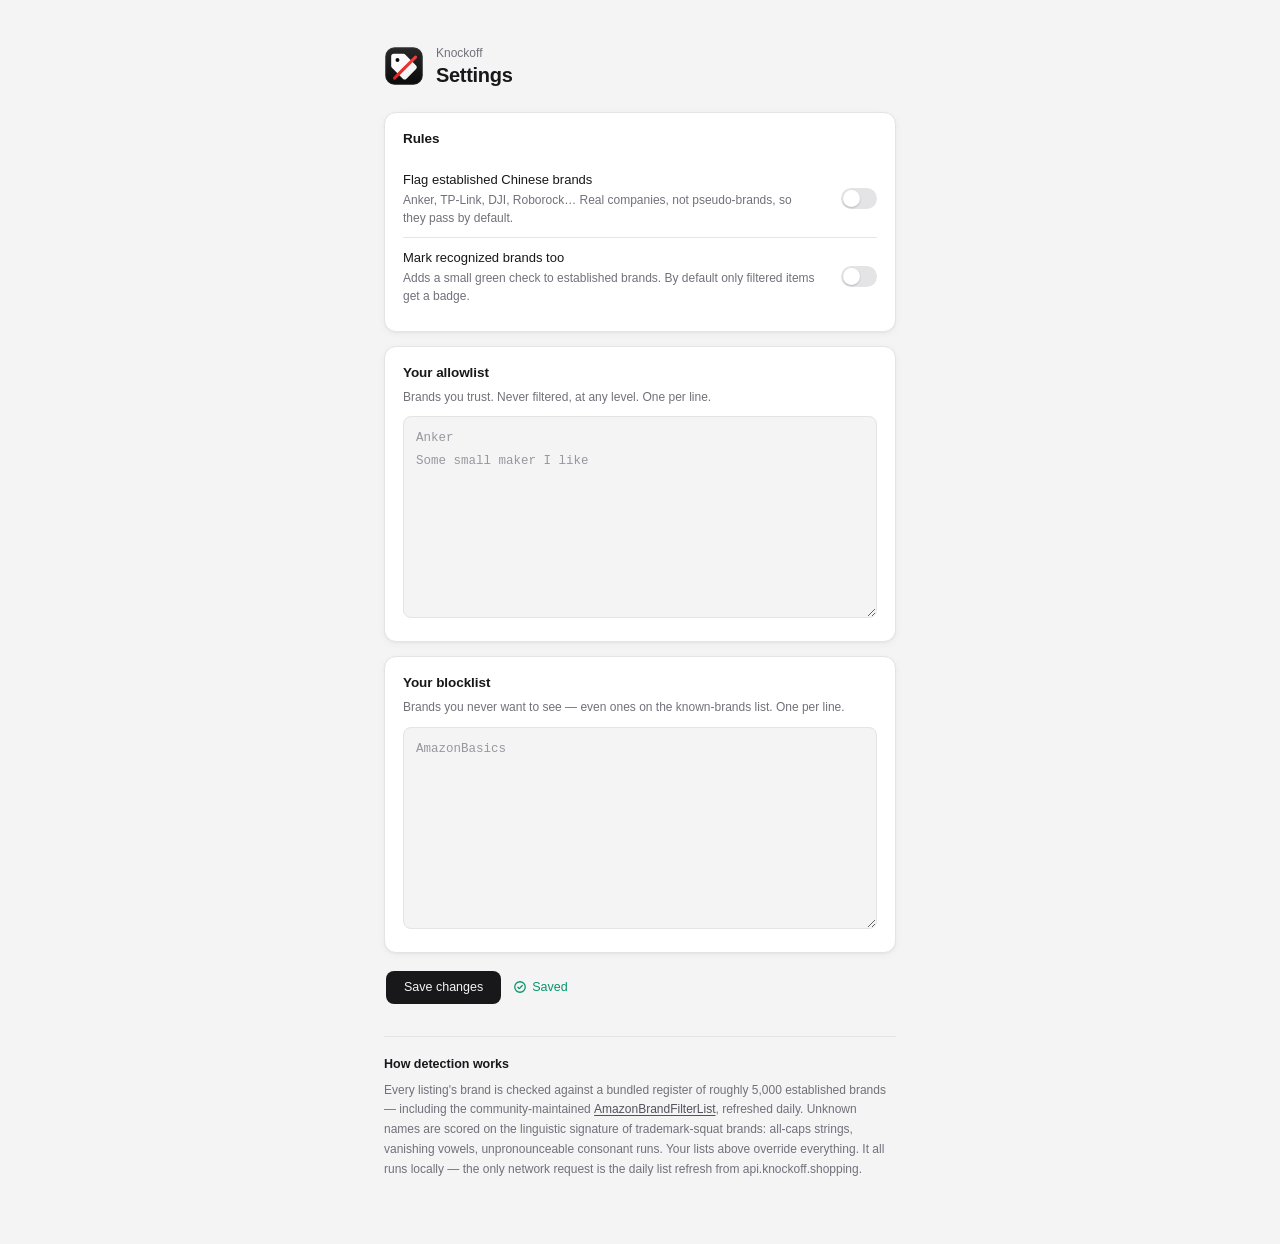
==== options/options.html @ 8847adc4 "Knockoff v0.1.0 — Amazon brand filter Chrome extension (MV3) that filters trademark-squat pseudo-bra" ====
<!DOCTYPE html>
<html>
<head>
  <meta charset="utf-8">
  <title>Knockoff — Settings</title>
  <link rel="stylesheet" href="options.css">
</head>
<body>
  <main>
    <header class="masthead">
      <svg class="logo" viewBox="0 0 128 128" aria-hidden="true">
        <defs>
          <linearGradient id="lg-bg" x1="0" y1="0" x2="0" y2="1">
            <stop offset="0" stop-color="#292929"/>
            <stop offset="1" stop-color="#0a0a0a"/>
          </linearGradient>
          <linearGradient id="lg-tag" x1="0" y1="0" x2="1" y2="1">
            <stop offset="0" stop-color="#ffffff"/>
            <stop offset="1" stop-color="#f1f1f1"/>
          </linearGradient>
          <linearGradient id="lg-wax" x1="0" y1="1" x2="1" y2="0">
            <stop offset="0" stop-color="#dc2626"/>
            <stop offset="1" stop-color="#f43f3f"/>
          </linearGradient>
        </defs>
        <rect x="4" y="4" width="120" height="120" rx="30" fill="url(#lg-bg)"/>
        <rect x="6" y="6" width="116" height="116" rx="28" fill="none" stroke="rgba(255,255,255,0.08)" stroke-width="2.5"/>
        <g transform="translate(64 66) scale(4.1) translate(-12 -12)">
          <path d="M12.9 2.6 21.4 11.1a2 2 0 0 1 0 2.83l-7.47 7.47a2 2 0 0 1-2.83 0L2.6 12.9A2 2 0 0 1 2 11.49V4a2 2 0 0 1 2-2h7.49a2 2 0 0 1 1.41.6Z" fill="url(#lg-tag)"/>
          <circle cx="6.9" cy="6.9" r="1.55" fill="#0a0a0a"/>
          <path d="M4.6 21 21 4.6" stroke="url(#lg-wax)" stroke-width="2.4" stroke-linecap="round" fill="none"/>
        </g>
      </svg>
      <div>
        <p class="overline">Knockoff</p>
        <h1>Settings</h1>
      </div>
    </header>

    <section>
      <h2>Rules</h2>
      <label class="row">
        <span class="row-copy">
          <span class="row-title">Flag established Chinese brands</span>
          <span class="row-sub">Anker, TP-Link, DJI, Roborock… Real companies, not
          pseudo-brands, so they pass by default.</span>
        </span>
        <span class="switch"><input type="checkbox" id="flagChineseMajor"><span class="slider"></span></span>
      </label>
      <label class="row">
        <span class="row-copy">
          <span class="row-title">Mark recognized brands too</span>
          <span class="row-sub">Adds a small green check to established brands.
          By default only filtered items get a badge.</span>
        </span>
        <span class="switch"><input type="checkbox" id="showKnownBadge"><span class="slider"></span></span>
      </label>
    </section>

    <section>
      <h2>Your allowlist</h2>
      <p class="hint">Brands you trust. Never filtered, at any level. One per line.</p>
      <textarea id="allow" rows="8" spellcheck="false" placeholder="Anker&#10;Some small maker I like"></textarea>
    </section>

    <section>
      <h2>Your blocklist</h2>
      <p class="hint">Brands you never want to see — even ones on the known-brands list. One per line.</p>
      <textarea id="block" rows="8" spellcheck="false" placeholder="AmazonBasics"></textarea>
    </section>

    <div class="actions">
      <button id="save" class="primary">Save changes</button>
      <span id="saved" class="saved" hidden>
        <svg viewBox="0 0 24 24" fill="none" stroke="currentColor" stroke-width="2.2" stroke-linecap="round" stroke-linejoin="round"><circle cx="12" cy="12" r="9"/><path d="m8.4 12.4 2.5 2.5 4.9-5.4"/></svg>
        Saved
      </span>
    </div>

    <footer class="colophon">
      <h3>How detection works</h3>
      <p>
        Every listing's brand is checked against a bundled register of roughly
        5,000 established brands — including the community-maintained
        <a href="https://github.com/chris-mosley/AmazonBrandFilterList" target="_blank" rel="noreferrer">AmazonBrandFilterList</a>,
        refreshed daily. Unknown names are scored on the linguistic signature
        of trademark-squat brands: all-caps strings, vanishing vowels,
        unpronounceable consonant runs. Your lists above override everything.
        It all runs locally — the only network request is the daily list
        refresh from api.knockoff.shopping.
      </p>
    </footer>
  </main>
  <script src="options.js"></script>
</body>
</html>
---- options/options.css ----
/* Knockoff — options page. Same disciplined system as the popup: neutral
   palette, hairline structure, no ornament.                                 */

:root {
  --bg: #f4f4f5;
  --card: #ffffff;
  --ink: #18181b;
  --ink-2: #52525b;
  --ink-3: #71717a;
  --line: #e4e4e7;
  --track: #f4f4f5;
  --red: #dc2626;
  --green: #059669;
  --sans: -apple-system, BlinkMacSystemFont, "Segoe UI", Roboto, sans-serif;
  --mono: ui-monospace, SFMono-Regular, Menlo, Consolas, monospace;
  --shadow-s: 0 1px 2px rgba(0, 0, 0, 0.05);
  --shadow-m: 0 1px 2px rgba(0, 0, 0, 0.04), 0 2px 8px rgba(0, 0, 0, 0.04);
}

@media (prefers-color-scheme: dark) {
  :root {
    --bg: #18181b;
    --card: #232327;
    --ink: #f4f4f5;
    --ink-2: #b5b5bd;
    --ink-3: #85858f;
    --line: #35353b;
    --track: #2b2b30;
    --red: #f87171;
    --green: #34d399;
    --shadow-s: 0 1px 2px rgba(0, 0, 0, 0.4);
    --shadow-m: 0 1px 2px rgba(0, 0, 0, 0.35), 0 2px 8px rgba(0, 0, 0, 0.3);
  }
}

* { box-sizing: border-box; }

body {
  margin: 0;
  font: 400 13.5px/1.55 var(--sans);
  letter-spacing: 0;
  color: var(--ink);
  background: var(--bg);
  -webkit-font-smoothing: antialiased;
}

main {
  max-width: 560px;
  margin: 0 auto;
  padding: 44px 24px 64px;
}

/* ── Masthead ───────────────────────────────────────────────────────────── */

.masthead {
  display: flex;
  align-items: center;
  gap: 12px;
  margin-bottom: 24px;
}

.logo {
  width: 40px;
  height: 40px;
  border-radius: 10px;
}

.overline {
  margin: 0;
  font-size: 12px;
  font-weight: 500;
  letter-spacing: 0;
  color: var(--ink-3);
}

h1 {
  margin: 0;
  font-size: 20px;
  font-weight: 600;
  letter-spacing: -0.015em;
  line-height: 1.25;
}

/* ── Sections ───────────────────────────────────────────────────────────── */

section {
  background: var(--card);
  border: 1px solid var(--line);
  border-radius: 12px;
  padding: 16px 18px;
  margin-bottom: 14px;
  box-shadow: var(--shadow-m);
}

h2 {
  margin: 0 0 10px;
  font-size: 13.5px;
  font-weight: 600;
  letter-spacing: -0.005em;
}

.hint {
  margin: -6px 0 10px;
  font-size: 12px;
  color: var(--ink-3);
}

/* toggle rows */
.row {
  display: flex;
  align-items: center;
  justify-content: space-between;
  gap: 24px;
  padding: 10px 0;
  cursor: pointer;
}

.row + .row {
  border-top: 1px solid var(--line);
}

.row-copy {
  display: flex;
  flex-direction: column;
  gap: 1px;
}

.row-title {
  font-weight: 500;
  font-size: 13px;
}

.row-sub {
  font-size: 12px;
  line-height: 1.5;
  color: var(--ink-3);
}

/* ── Textareas ──────────────────────────────────────────────────────────── */

textarea {
  width: 100%;
  padding: 10px 12px;
  border: 1px solid var(--line);
  border-radius: 8px;
  background: var(--bg);
  color: var(--ink);
  font: 400 12.5px/1.8 var(--mono);
  resize: vertical;
  transition: border-color 0.12s ease, box-shadow 0.12s ease;
}

textarea:focus {
  outline: none;
  border-color: var(--ink-3);
  box-shadow: 0 0 0 3px rgba(113, 113, 122, 0.12);
}

textarea::placeholder {
  color: var(--ink-3);
  opacity: 0.7;
}

/* ── Actions ────────────────────────────────────────────────────────────── */

.actions {
  display: flex;
  align-items: center;
  gap: 12px;
  margin: 18px 2px;
}

button.primary {
  padding: 8px 18px;
  border: 0;
  border-radius: 8px;
  background: var(--ink);
  color: var(--bg);
  font: 500 12.5px/1.4 var(--sans);
  letter-spacing: 0;
  cursor: pointer;
  transition: opacity 0.12s ease;
}

button.primary:hover { opacity: 0.85; }
button.primary:active { opacity: 0.75; }

.saved {
  display: inline-flex;
  align-items: center;
  gap: 5px;
  color: var(--green);
  font-weight: 500;
  font-size: 12.5px;
}

.saved svg {
  width: 14px;
  height: 14px;
}

/* ── Colophon ───────────────────────────────────────────────────────────── */

.colophon {
  margin-top: 32px;
  padding-top: 18px;
  border-top: 1px solid var(--line);
}

.colophon h3 {
  margin: 0 0 6px;
  font-size: 12.5px;
  font-weight: 600;
}

.colophon p {
  margin: 0;
  font-size: 12px;
  line-height: 1.65;
  color: var(--ink-3);
}

.colophon a {
  color: var(--ink-2);
  font-weight: 500;
  text-underline-offset: 2px;
}

.colophon a:hover { color: var(--ink); }

/* ── Switch ─────────────────────────────────────────────────────────────── */

.switch {
  position: relative;
  width: 36px;
  height: 21px;
  flex-shrink: 0;
}

.switch input {
  opacity: 0;
  width: 0;
  height: 0;
  position: absolute;
}

.slider {
  position: absolute;
  inset: 0;
  border-radius: 999px;
  background: var(--line);
  transition: background 0.15s;
  cursor: pointer;
}

.slider::before {
  content: "";
  position: absolute;
  top: 2px;
  left: 2px;
  width: 17px;
  height: 17px;
  border-radius: 50%;
  background: #fff;
  box-shadow: 0 1px 2px rgba(0, 0, 0, 0.2);
  transition: transform 0.15s cubic-bezier(0.4, 0, 0.2, 1);
}

.switch input:checked + .slider {
  background: var(--green);
}

.switch input:checked + .slider::before {
  transform: translateX(15px);
}

.switch input:focus-visible + .slider {
  outline: 2px solid var(--ink-3);
  outline-offset: 2px;
}
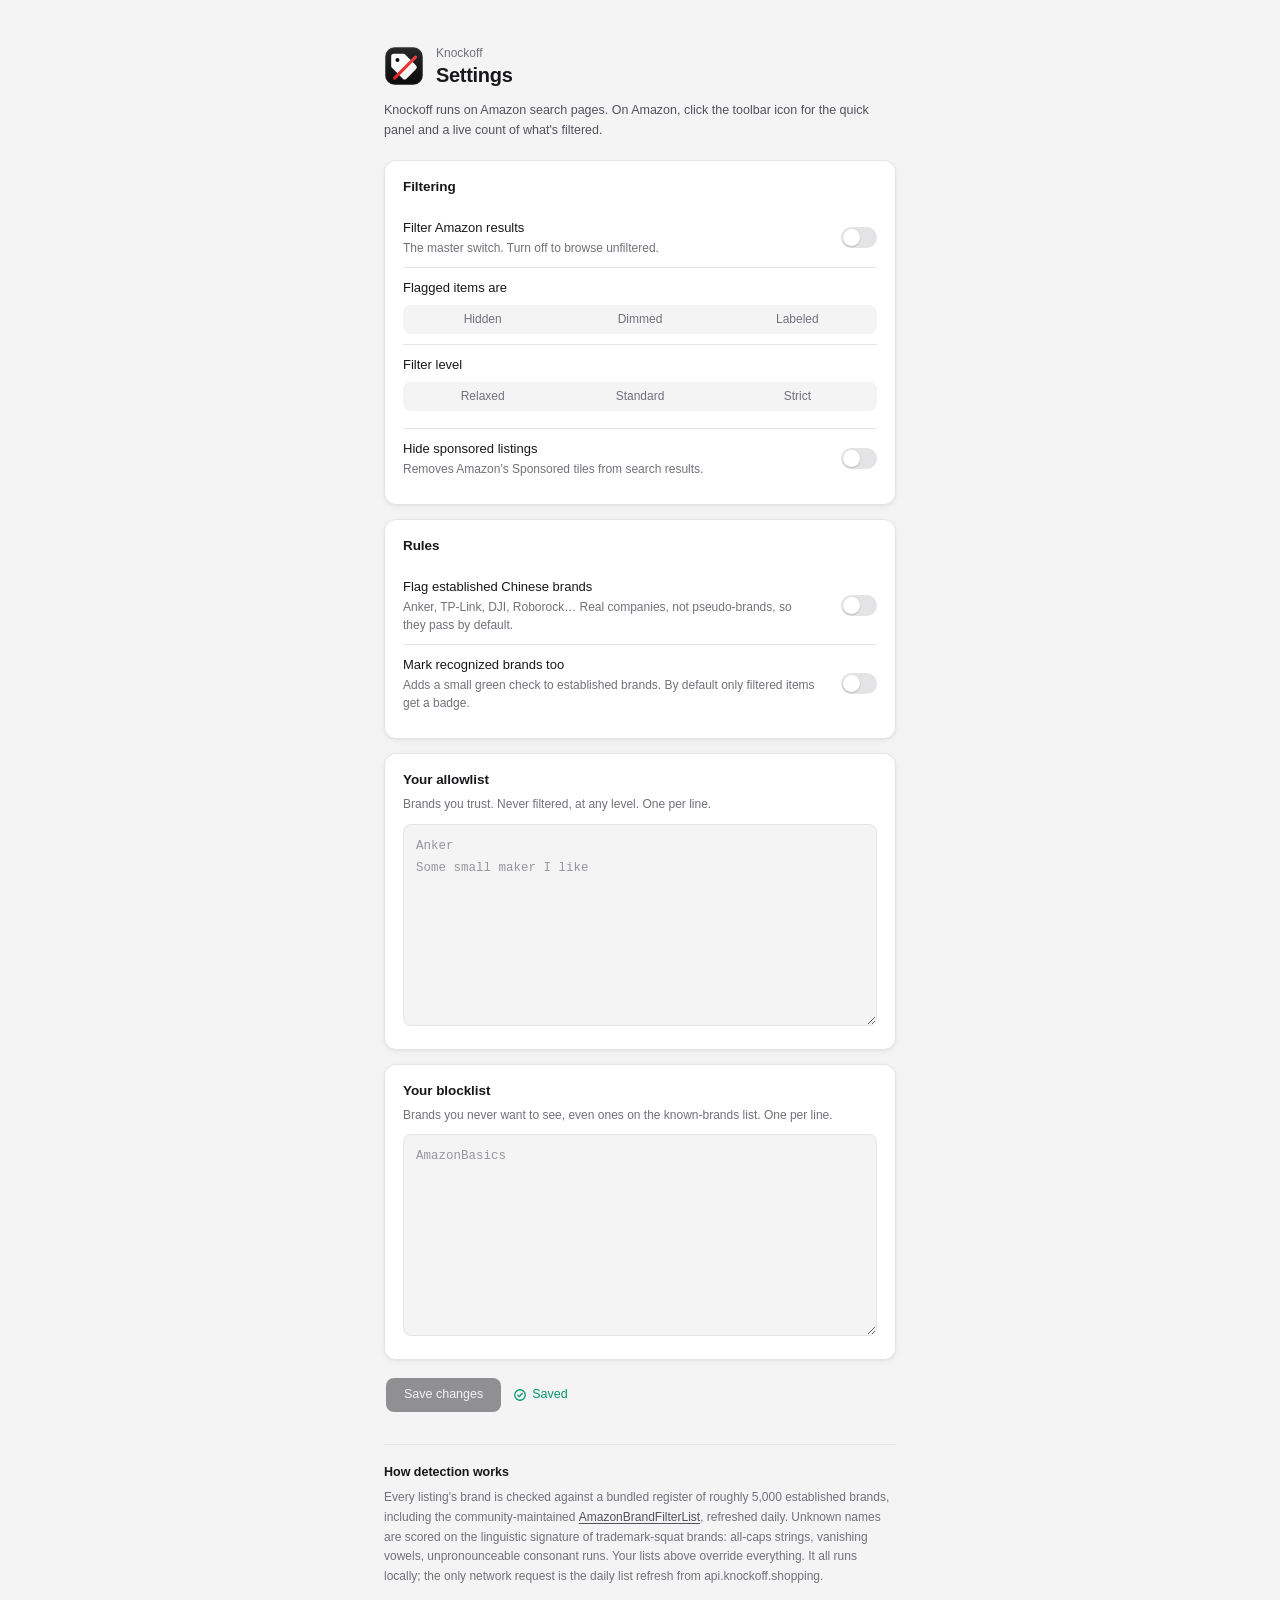
==== commit 189c32be: "Options page: add core filter controls and Amazon context note (#25) Clicking the toolbar icon off-A" ====
--- a/options/options.html
+++ b/options/options.html
@@ -2,7 +2,7 @@
 <html>
 <head>
   <meta charset="utf-8">
-  <title>Knockoff — Settings</title>
+  <title>Knockoff Settings</title>
   <link rel="stylesheet" href="options.css">
 </head>
 <body>
@@ -37,6 +37,44 @@
       </div>
     </header>
 
+    <p class="context">Knockoff runs on Amazon search pages. On Amazon, click
+    the toolbar icon for the quick panel and a live count of what's filtered.</p>
+
+    <section>
+      <h2>Filtering</h2>
+      <label class="row">
+        <span class="row-copy">
+          <span class="row-title">Filter Amazon results</span>
+          <span class="row-sub">The master switch. Turn off to browse unfiltered.</span>
+        </span>
+        <span class="switch"><input type="checkbox" id="enabled"><span class="slider"></span></span>
+      </label>
+      <div class="field">
+        <span class="field-label">Flagged items are</span>
+        <div class="seg">
+          <label><input type="radio" name="action" value="hide"><span>Hidden</span></label>
+          <label><input type="radio" name="action" value="dim"><span>Dimmed</span></label>
+          <label><input type="radio" name="action" value="label"><span>Labeled</span></label>
+        </div>
+      </div>
+      <div class="field">
+        <span class="field-label">Filter level</span>
+        <div class="seg">
+          <label><input type="radio" name="level" value="relaxed"><span>Relaxed</span></label>
+          <label><input type="radio" name="level" value="standard"><span>Standard</span></label>
+          <label><input type="radio" name="level" value="strict"><span>Strict</span></label>
+        </div>
+        <p class="hint" id="levelHint"></p>
+      </div>
+      <label class="row">
+        <span class="row-copy">
+          <span class="row-title">Hide sponsored listings</span>
+          <span class="row-sub">Removes Amazon's Sponsored tiles from search results.</span>
+        </span>
+        <span class="switch"><input type="checkbox" id="hideSponsored"><span class="slider"></span></span>
+      </label>
+    </section>
+
     <section>
       <h2>Rules</h2>
       <label class="row">
@@ -65,12 +103,12 @@
 
     <section>
       <h2>Your blocklist</h2>
-      <p class="hint">Brands you never want to see — even ones on the known-brands list. One per line.</p>
+      <p class="hint">Brands you never want to see, even ones on the known-brands list. One per line.</p>
       <textarea id="block" rows="8" spellcheck="false" placeholder="AmazonBasics"></textarea>
     </section>
 
     <div class="actions">
-      <button id="save" class="primary">Save changes</button>
+      <button id="save" class="primary" disabled>Save changes</button>
       <span id="saved" class="saved" hidden>
         <svg viewBox="0 0 24 24" fill="none" stroke="currentColor" stroke-width="2.2" stroke-linecap="round" stroke-linejoin="round"><circle cx="12" cy="12" r="9"/><path d="m8.4 12.4 2.5 2.5 4.9-5.4"/></svg>
         Saved
@@ -81,12 +119,12 @@
       <h3>How detection works</h3>
       <p>
         Every listing's brand is checked against a bundled register of roughly
-        5,000 established brands — including the community-maintained
+        5,000 established brands, including the community-maintained
         <a href="https://github.com/chris-mosley/AmazonBrandFilterList" target="_blank" rel="noreferrer">AmazonBrandFilterList</a>,
         refreshed daily. Unknown names are scored on the linguistic signature
         of trademark-squat brands: all-caps strings, vanishing vowels,
         unpronounceable consonant runs. Your lists above override everything.
-        It all runs locally — the only network request is the daily list
+        It all runs locally; the only network request is the daily list
         refresh from api.knockoff.shopping.
       </p>
     </footer>
--- a/options/options.css
+++ b/options/options.css
@@ -1,4 +1,4 @@
-/* Knockoff — options page. Same disciplined system as the popup: neutral
+/* Knockoff: options page. Same disciplined system as the popup: neutral
    palette, hairline structure, no ornament.                                 */
 
 :root {
@@ -81,6 +81,13 @@
   line-height: 1.25;
 }
 
+.context {
+  margin: -12px 0 20px;
+  font-size: 12.5px;
+  line-height: 1.6;
+  color: var(--ink-2);
+}
+
 /* ── Sections ───────────────────────────────────────────────────────────── */
 
 section {
@@ -134,6 +141,75 @@
   font-size: 12px;
   line-height: 1.5;
   color: var(--ink-3);
+}
+
+/* segmented controls (same look as the in-page panel, on page variables) */
+.field {
+  padding: 10px 0;
+  border-top: 1px solid var(--line);
+}
+
+.field + .row {
+  border-top: 1px solid var(--line);
+}
+
+.field-label {
+  display: block;
+  margin-bottom: 7px;
+  font-weight: 500;
+  font-size: 13px;
+}
+
+.field .hint {
+  margin: 7px 1px 0;
+}
+
+.seg {
+  display: flex;
+  gap: 2px;
+  padding: 2px;
+  border-radius: 8px;
+  background: var(--track);
+}
+
+.seg label {
+  flex: 1;
+}
+
+.seg input {
+  position: absolute;
+  opacity: 0;
+  width: 0;
+  height: 0;
+}
+
+.seg span {
+  display: flex;
+  align-items: center;
+  justify-content: center;
+  height: 25px;
+  border: 1px solid transparent;
+  border-radius: 6px;
+  font-size: 12px;
+  color: var(--ink-3);
+  cursor: pointer;
+}
+
+.seg span:hover {
+  color: var(--ink);
+}
+
+.seg input:checked + span {
+  background: var(--card);
+  border-color: var(--line);
+  color: var(--ink);
+  font-weight: 500;
+  box-shadow: var(--shadow-s);
+}
+
+.seg input:focus-visible + span {
+  outline: 2px solid var(--ink-3);
+  outline-offset: -1px;
 }
 
 /* ── Textareas ──────────────────────────────────────────────────────────── */
@@ -184,6 +260,10 @@
 
 button.primary:hover { opacity: 0.85; }
 button.primary:active { opacity: 0.75; }
+button.primary:disabled {
+  cursor: default;
+  opacity: 0.45;
+}
 
 .saved {
   display: inline-flex;
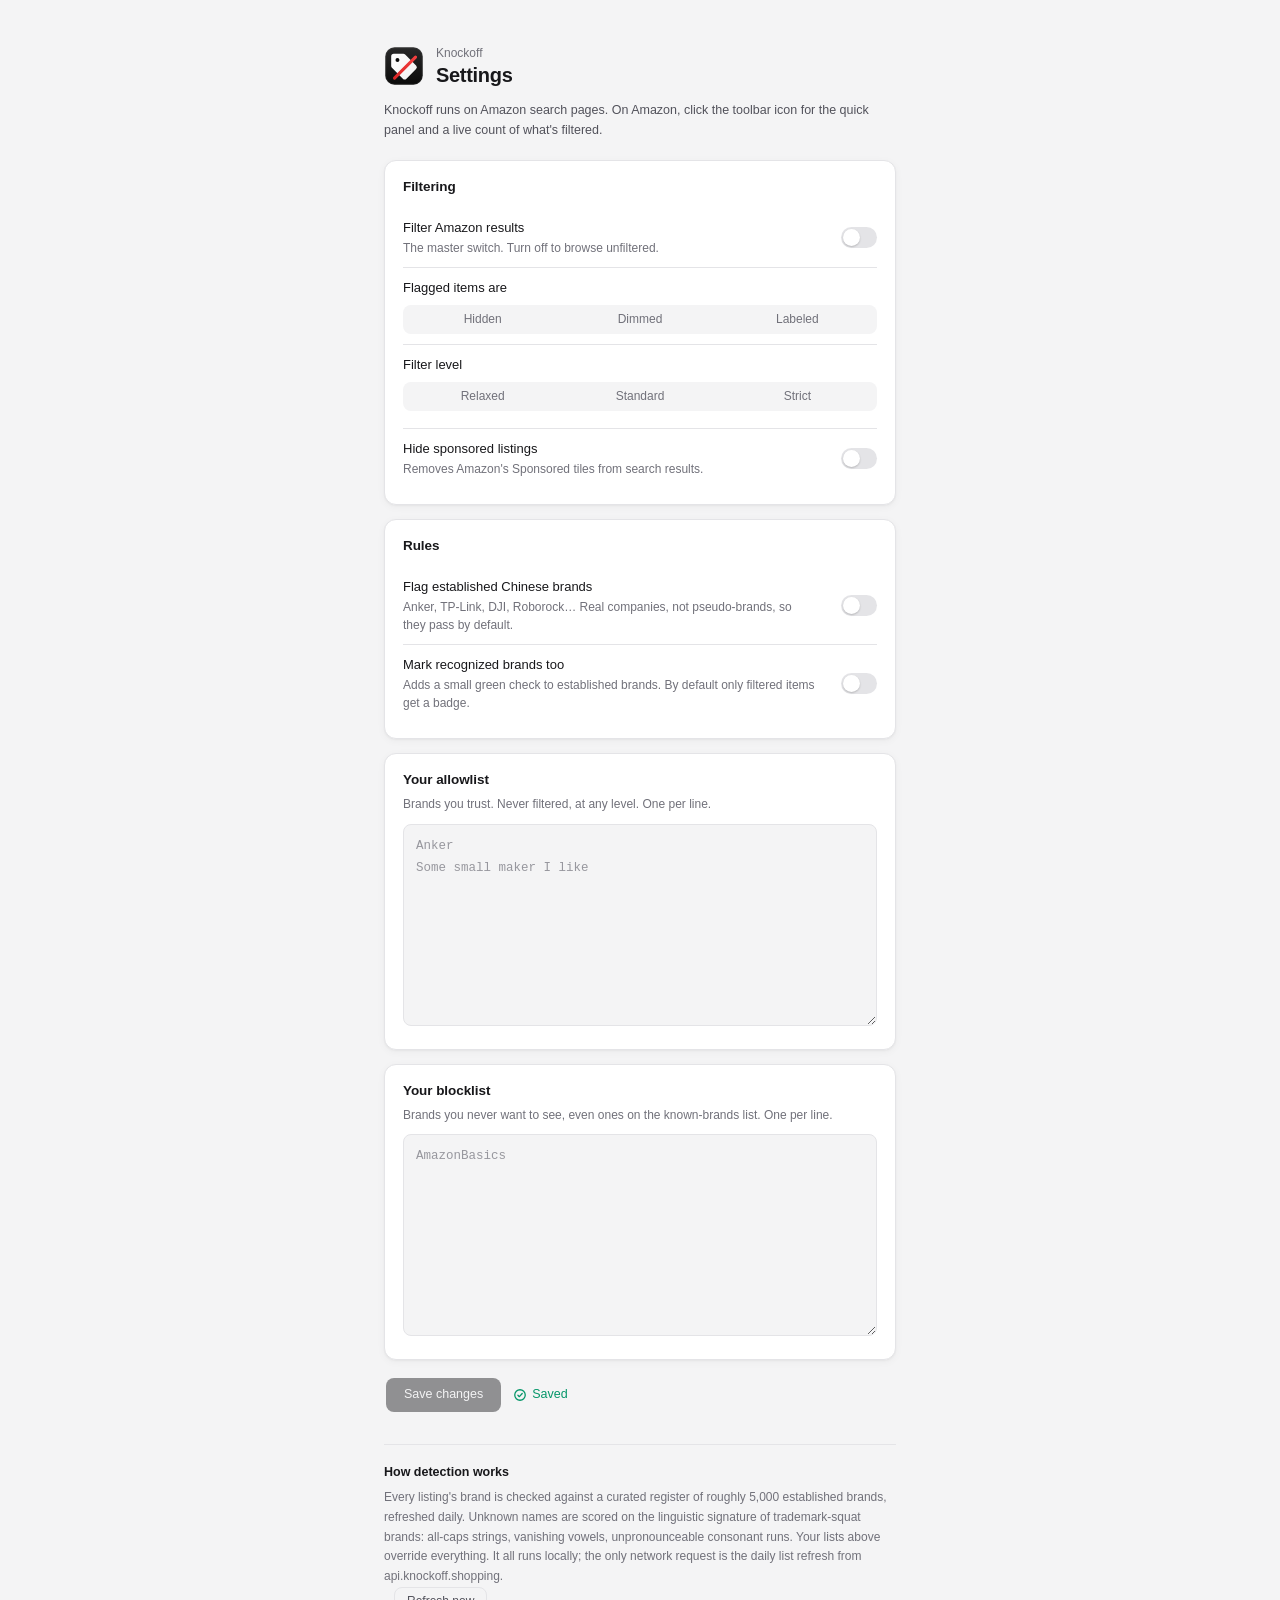
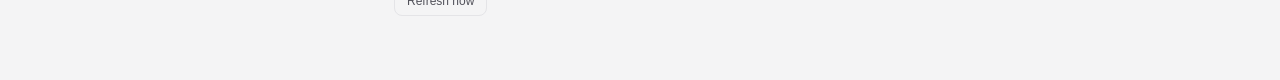
==== commit b081e6d8: "Add on-demand brand list refresh to the options page (#45)" ====
--- a/options/options.html
+++ b/options/options.html
@@ -118,14 +118,16 @@
     <footer class="colophon">
       <h3>How detection works</h3>
       <p>
-        Every listing's brand is checked against a bundled register of roughly
-        5,000 established brands, including the community-maintained
-        <a href="https://github.com/chris-mosley/AmazonBrandFilterList" target="_blank" rel="noreferrer">AmazonBrandFilterList</a>,
-        refreshed daily. Unknown names are scored on the linguistic signature
+        Every listing's brand is checked against a curated register of roughly
+        5,000 established brands, refreshed daily. Unknown names are scored on the linguistic signature
         of trademark-squat brands: all-caps strings, vanishing vowels,
         unpronounceable consonant runs. Your lists above override everything.
         It all runs locally; the only network request is the daily list
         refresh from api.knockoff.shopping.
+      </p>
+      <p class="listmeta">
+        <span id="listStatus"></span>
+        <button id="refreshList" class="ghost">Refresh now</button>
       </p>
     </footer>
   </main>
--- a/options/options.css
+++ b/options/options.css
@@ -308,6 +308,30 @@
 
 .colophon a:hover { color: var(--ink); }
 
+.listmeta {
+  display: flex;
+  align-items: center;
+  gap: 10px;
+  margin-top: 12px;
+}
+
+button.ghost {
+  padding: 5px 12px;
+  border: 1px solid var(--line);
+  border-radius: 8px;
+  background: transparent;
+  color: var(--ink-2);
+  font: 500 12px/1.4 var(--sans);
+  cursor: pointer;
+  transition: color 0.12s ease, border-color 0.12s ease;
+}
+
+button.ghost:hover { color: var(--ink); border-color: var(--ink-3); }
+button.ghost:disabled {
+  cursor: default;
+  opacity: 0.45;
+}
+
 /* ── Switch ─────────────────────────────────────────────────────────────── */
 
 .switch {
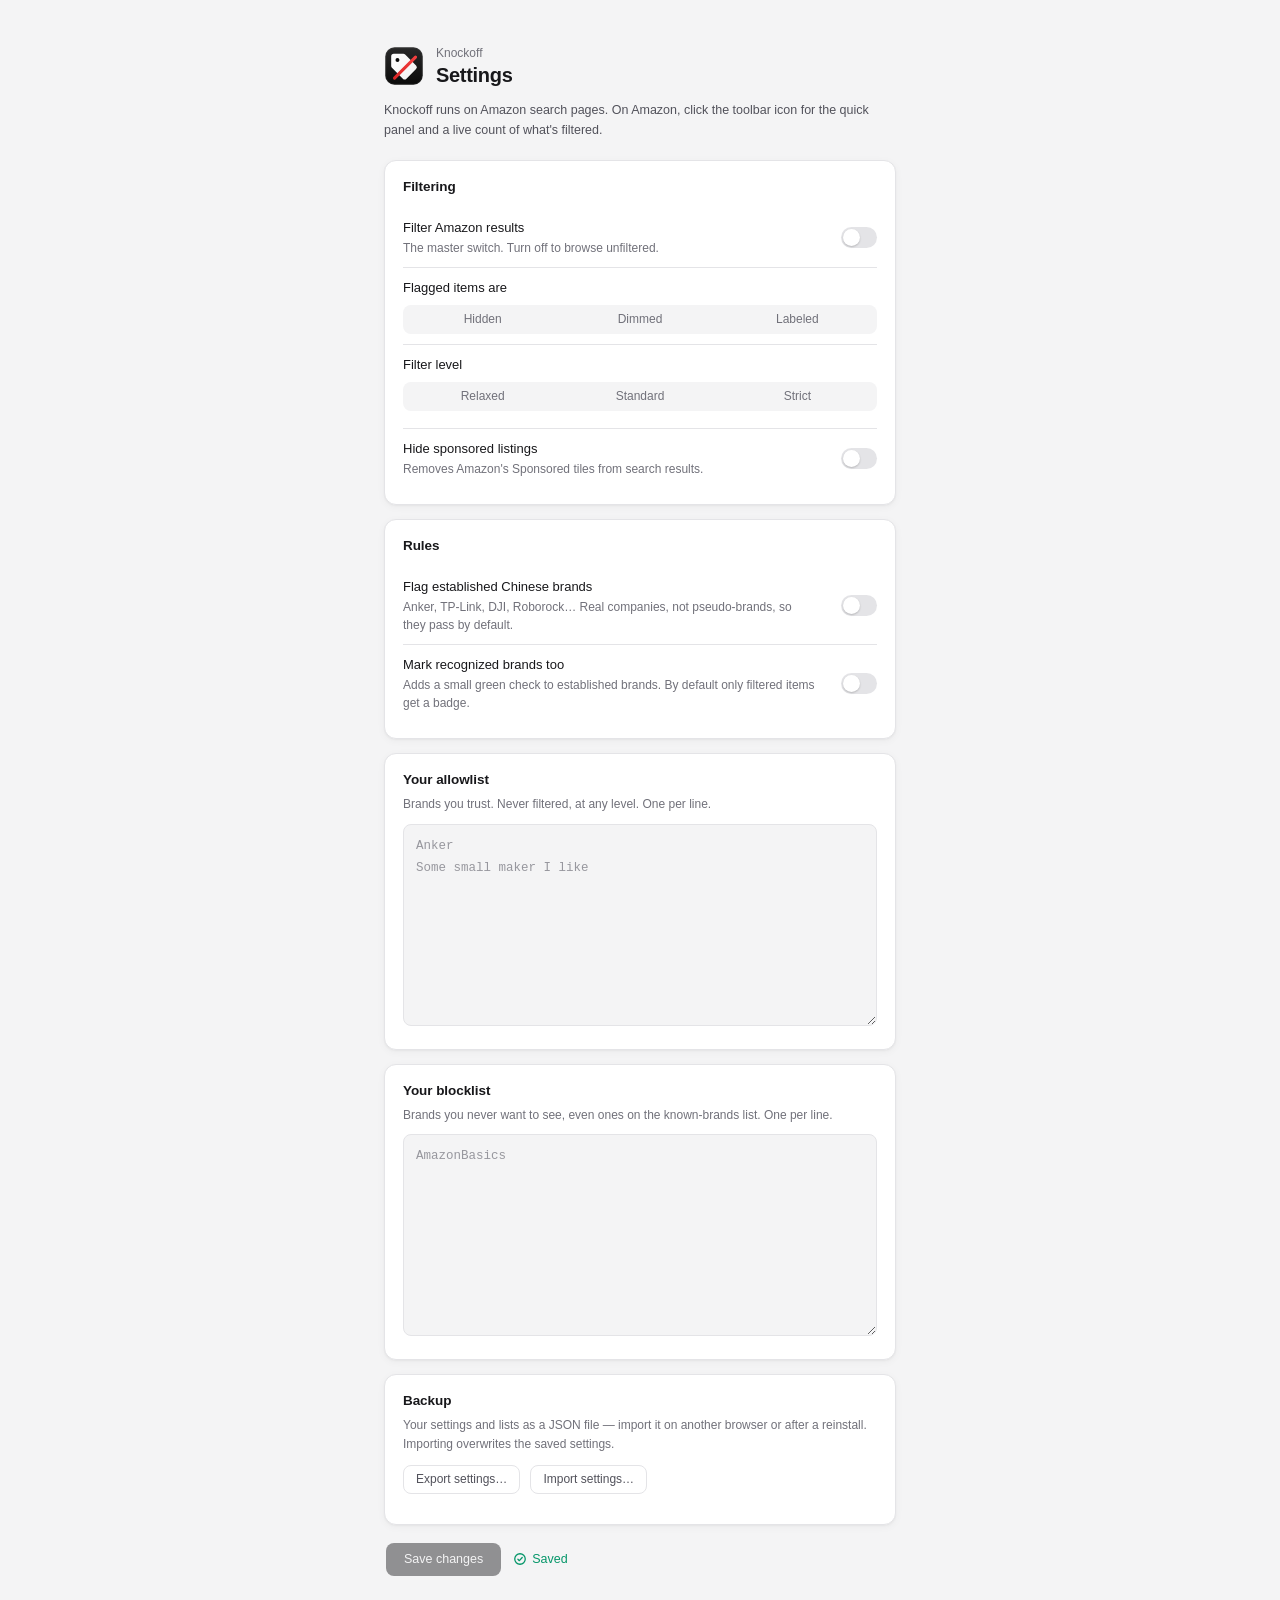
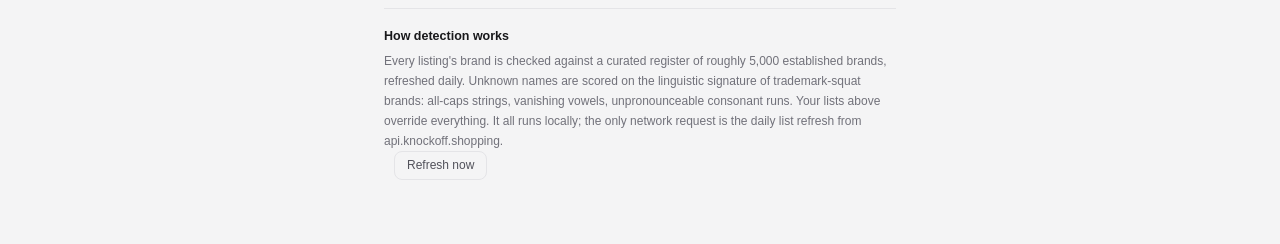
==== commit d6b7a650: "Settings backup: export/import as JSON in the options page (#63) * Settings backup: export/import as" ====
--- a/options/options.html
+++ b/options/options.html
@@ -107,6 +107,17 @@
       <textarea id="block" rows="8" spellcheck="false" placeholder="AmazonBasics"></textarea>
     </section>
 
+    <section>
+      <h2>Backup</h2>
+      <p class="hint">Your settings and lists as a JSON file — import it on another browser or after a reinstall. Importing overwrites the saved settings.</p>
+      <p class="listmeta">
+        <button id="exportSettings" class="ghost">Export settings…</button>
+        <button id="importSettings" class="ghost">Import settings…</button>
+        <input id="importFile" type="file" accept=".json,application/json" hidden>
+        <span id="backupStatus"></span>
+      </p>
+    </section>
+
     <div class="actions">
       <button id="save" class="primary" disabled>Save changes</button>
       <span id="saved" class="saved" hidden>
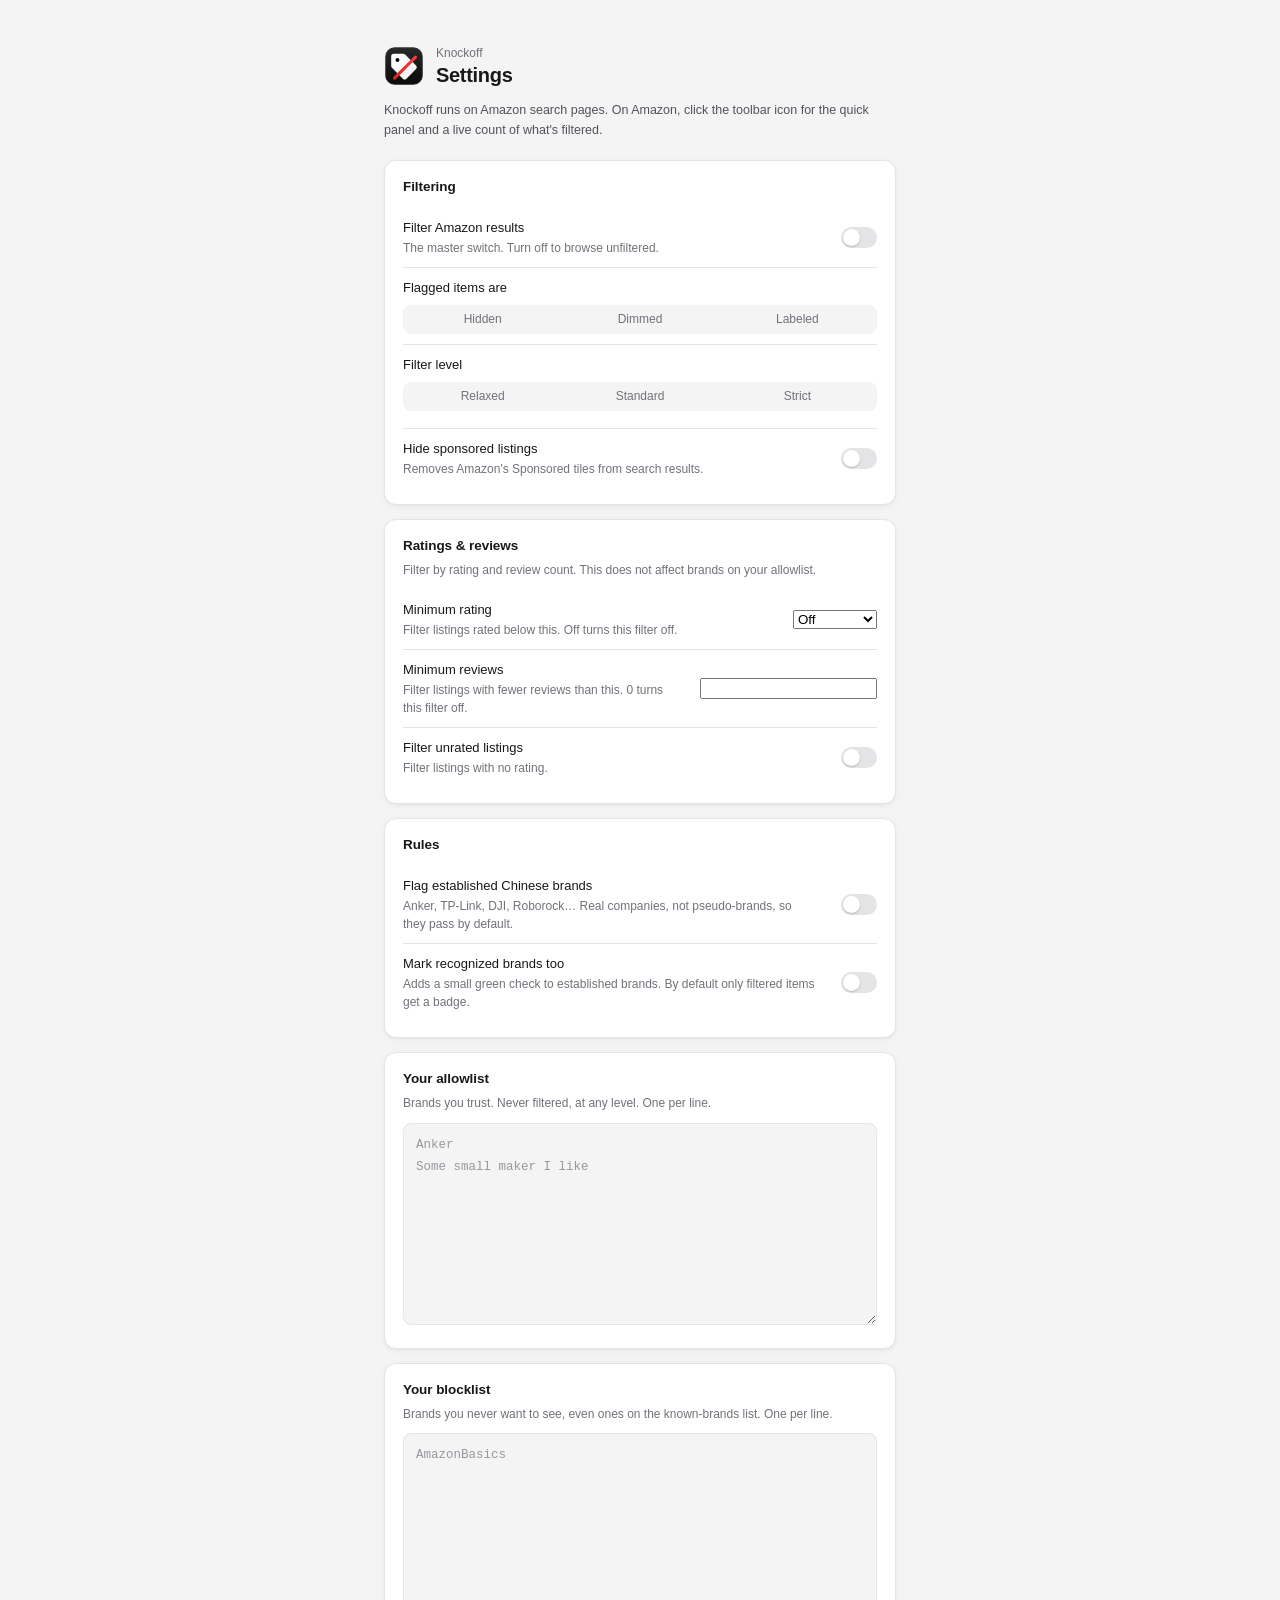
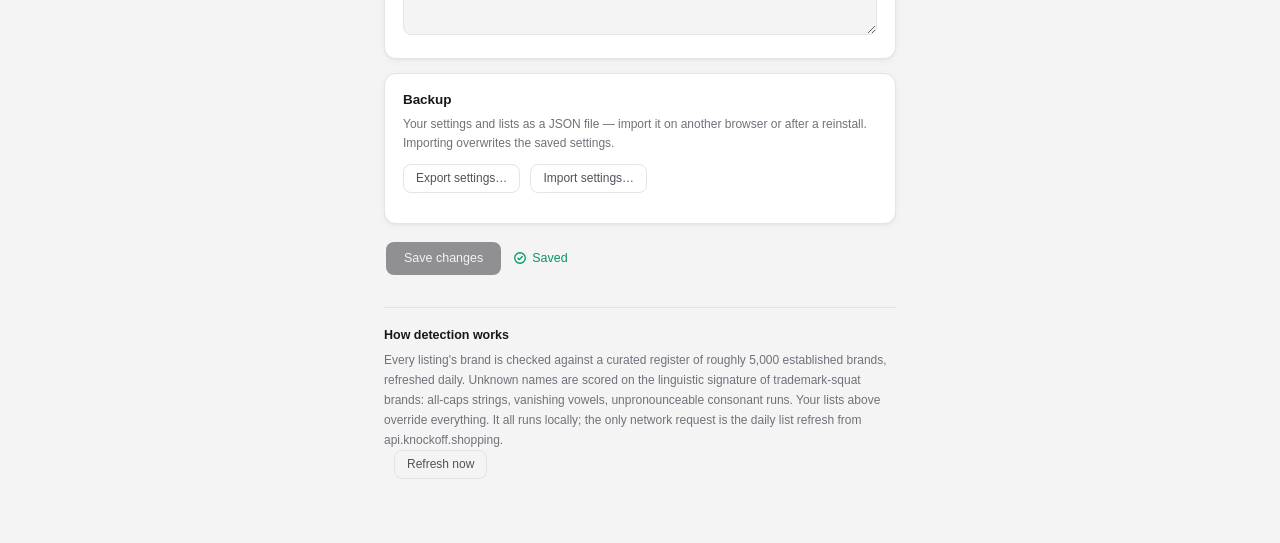
==== commit 0847450a: "Surface rating/review cutoffs in the in-page panel; harden review parsing - Panel: add Minimum ratin" ====
--- a/options/options.html
+++ b/options/options.html
@@ -76,6 +76,36 @@
     </section>
 
     <section>
+      <h2>Ratings &amp; reviews</h2>
+      <p class="hint">Filter by rating and review count. This does not affect brands on your allowlist.</p>
+      <label class="row">
+        <span class="row-copy">
+          <span class="row-title">Minimum rating</span>
+          <span class="row-sub">Filter listings rated below this. Off turns this filter off.</span>
+        </span>
+        <select id="minRating" class="select">
+          <option value="0">Off</option>
+          <option value="4">4.0★ &amp; up</option>
+          <option value="4.5">4.5★ &amp; up</option>
+        </select>
+      </label>
+      <label class="row">
+        <span class="row-copy">
+          <span class="row-title">Minimum reviews</span>
+          <span class="row-sub">Filter listings with fewer reviews than this. 0 turns this filter off.</span>
+        </span>
+        <input type="text" id="minReviews" class="num" inputmode="numeric" pattern="[0-9]*" maxlength="9">
+      </label>
+      <label class="row">
+        <span class="row-copy">
+          <span class="row-title">Filter unrated listings</span>
+          <span class="row-sub">Filter listings with no rating.</span>
+        </span>
+        <span class="switch"><input type="checkbox" id="filterUnrated"><span class="slider"></span></span>
+      </label>
+    </section>
+
+    <section>
       <h2>Rules</h2>
       <label class="row">
         <span class="row-copy">
